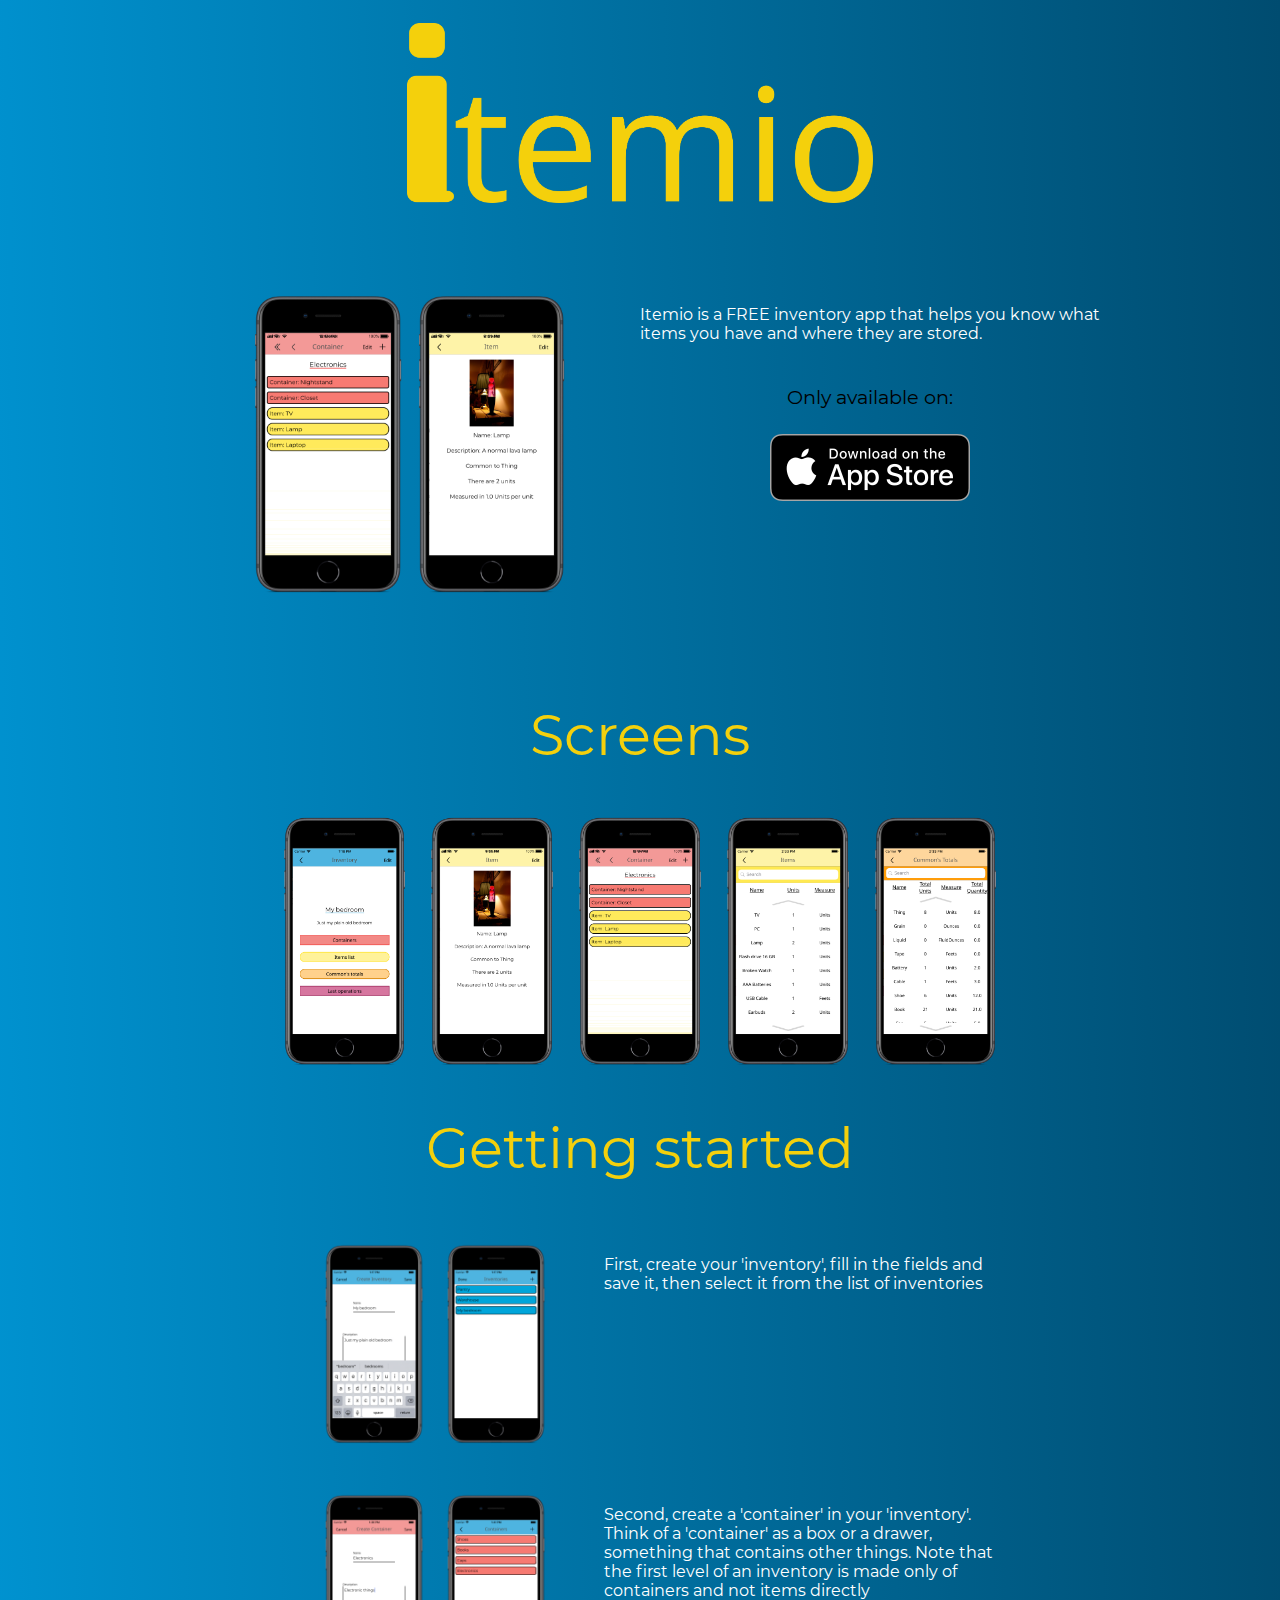
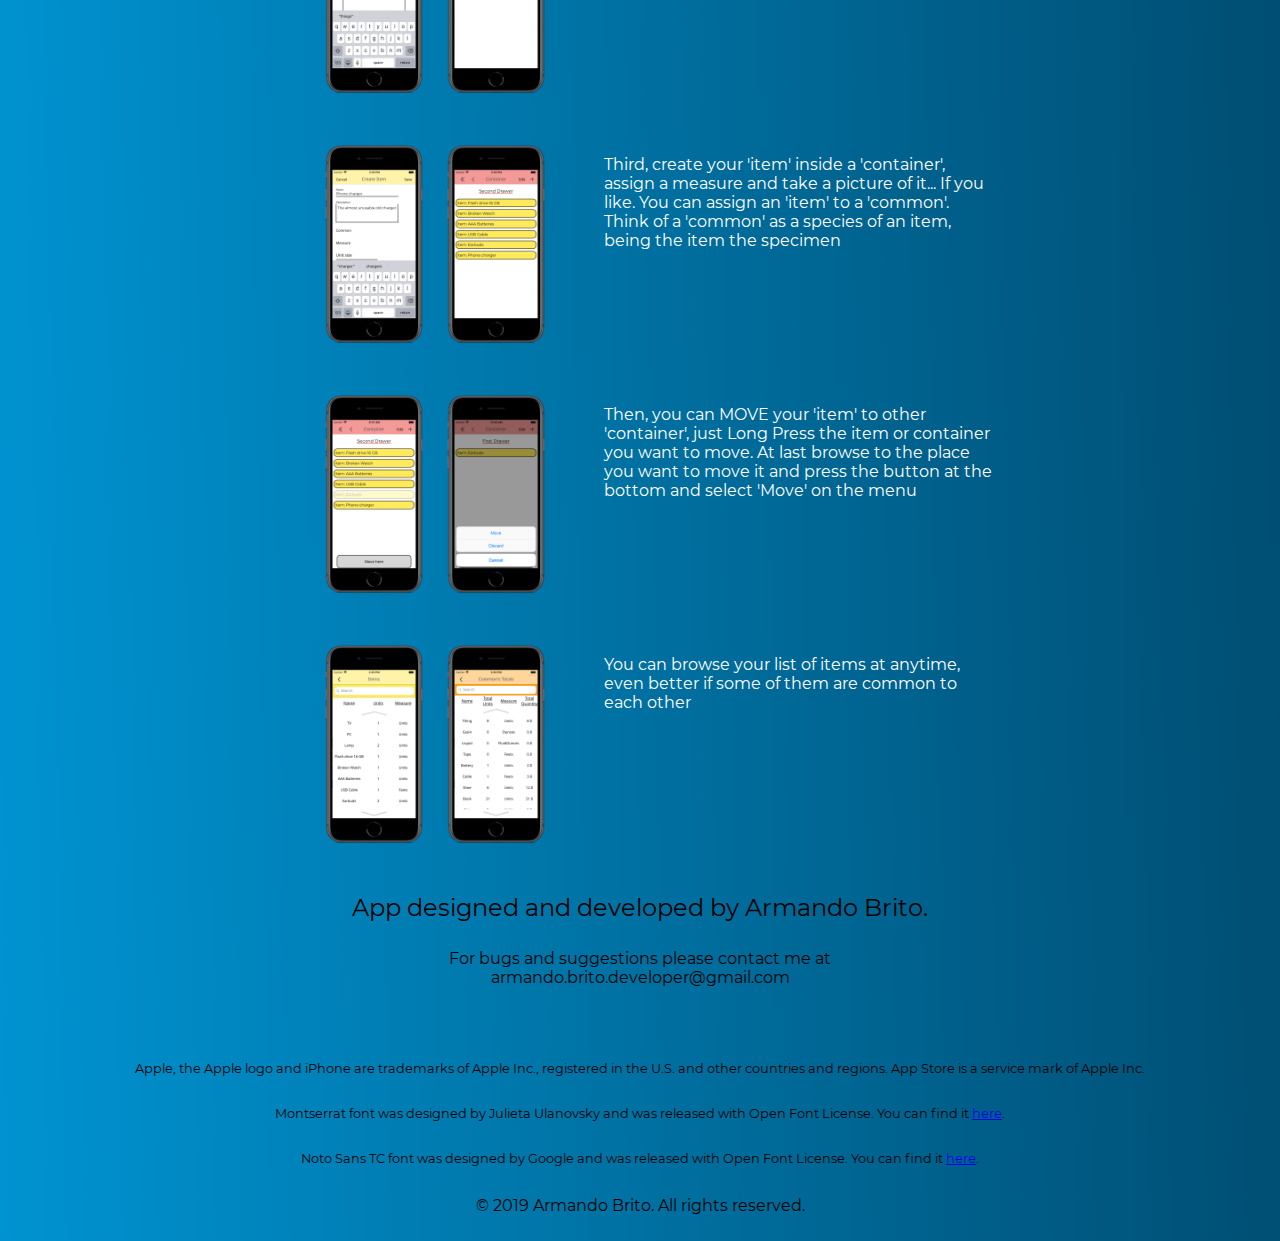
==== index.html @ a7632f7e "Initial commit by adding build files" ====
<!doctype html><html lang="en"><head><meta charset="utf-8"/><link rel="shortcut icon" href="/newfavicon.ico"/><meta name="viewport" content="width=device-width,initial-scale=1"/><meta name="theme-color" content="#000000"/><link rel="manifest" href="/manifest.json"/><title>Itemio App</title><link href="/static/css/main.50cbd626.chunk.css" rel="stylesheet"></head><body><noscript>You need to enable JavaScript to run this app.</noscript><div id="root"></div><script>!function(l){function e(e){for(var r,t,n=e[0],o=e[1],u=e[2],f=0,i=[];f<n.length;f++)t=n[f],p[t]&&i.push(p[t][0]),p[t]=0;for(r in o)Object.prototype.hasOwnProperty.call(o,r)&&(l[r]=o[r]);for(s&&s(e);i.length;)i.shift()();return c.push.apply(c,u||[]),a()}function a(){for(var e,r=0;r<c.length;r++){for(var t=c[r],n=!0,o=1;o<t.length;o++){var u=t[o];0!==p[u]&&(n=!1)}n&&(c.splice(r--,1),e=f(f.s=t[0]))}return e}var t={},p={1:0},c=[];function f(e){if(t[e])return t[e].exports;var r=t[e]={i:e,l:!1,exports:{}};return l[e].call(r.exports,r,r.exports,f),r.l=!0,r.exports}f.m=l,f.c=t,f.d=function(e,r,t){f.o(e,r)||Object.defineProperty(e,r,{enumerable:!0,get:t})},f.r=function(e){"undefined"!=typeof Symbol&&Symbol.toStringTag&&Object.defineProperty(e,Symbol.toStringTag,{value:"Module"}),Object.defineProperty(e,"__esModule",{value:!0})},f.t=function(r,e){if(1&e&&(r=f(r)),8&e)return r;if(4&e&&"object"==typeof r&&r&&r.__esModule)return r;var t=Object.create(null);if(f.r(t),Object.defineProperty(t,"default",{enumerable:!0,value:r}),2&e&&"string"!=typeof r)for(var n in r)f.d(t,n,function(e){return r[e]}.bind(null,n));return t},f.n=function(e){var r=e&&e.__esModule?function(){return e.default}:function(){return e};return f.d(r,"a",r),r},f.o=function(e,r){return Object.prototype.hasOwnProperty.call(e,r)},f.p="/";var r=window.webpackJsonp=window.webpackJsonp||[],n=r.push.bind(r);r.push=e,r=r.slice();for(var o=0;o<r.length;o++)e(r[o]);var s=n;a()}([])</script><script src="/static/js/2.8799f752.chunk.js"></script><script src="/static/js/main.26c38c65.chunk.js"></script></body></html>
---- static/css/main.50cbd626.chunk.css ----
body{margin:0;padding:0;font-family:Courier New,Courier,monospace;background:-webkit-linear-gradient(1deg,#0093d1,#004c70);background:linear-gradient(89deg,#0093d1,#004c70)}code{font-family:source-code-pro,Menlo,Monaco,Consolas,Courier New,monospace}@font-face{font-family:Noto Sans;font-style:normal;font-weight:500;src:url(/static/media/NotoSans-Regular.f9493ba9.ttf) format("truetype")}@font-face{font-family:Montserrat;font-style:normal;font-weight:500;src:url(/static/media/Montserrat-Regular.a8a11736.ttf) format("truetype")}h1{font:3.5em Montserrat;color:#f4d00c}h2{font:2em Montserrat}h2,h3{color:#000}h3{font:1.5em Montserrat}h4{font:1.2em Montserrat}h4,h5{color:#000}h5{font:1em Montserrat}h6{font:.8em Montserrat;color:#000}p{font:1em Montserrat;color:#fff}.Logo{display:flex;align-content:center;justify-content:center;flex-direction:column;height:25vh}.Logo img{max-width:50%;max-height:20vh}.Splash{display:flex;align-content:center;justify-content:center;flex-direction:row;flex-wrap:wrap-reverse;padding:5%}.Side{min-height:200px;width:40%;min-width:250px}.LeftSide{display:flex;justify-content:center}.LeftSide img{max-width:400px;max-height:300px;width:auto;height:auto}.RightSide{display:flex;justify-content:left;flex-direction:column;align-items:center;height:100%}.RightSide p{text-align:left}.DownloadBanner{min-height:50px;width:100%;min-width:75px;text-align:center;padding-bottom:15px}.Screenshots{display:flex;justify-content:center;min-width:300px;flex-wrap:wrap}.Screenshots img{max-width:400px;max-height:250px;width:auto;height:auto}.GettingStarted,.GettingStartedStep{display:flex;align-content:center;justify-content:center;flex-direction:row;flex-wrap:wrap}.GettingStartedStep{padding:10px;width:80%}.GettingStartedStep .GsScreens{display:flex;align-content:center;justify-content:center;flex-direction:row;flex-wrap:wrap;min-height:200px;min-width:30%;padding:5px}.GettingStartedStep .GsText{display:flex;justify-content:left;flex-direction:column;align-items:center;height:100%;width:40%;min-width:250px;height:auto}.GettingStartedStep .GsText p{padding:10px;text-align:left}.GettingStartedStep img{max-width:200px;max-height:200px;width:auto;height:auto}.App{text-align:center;align-content:center}.App-logo{-webkit-animation:App-logo-spin 20s linear infinite;animation:App-logo-spin 20s linear infinite;height:40vmin;pointer-events:none}.App-header{background-color:#282c34;min-height:100vh;display:flex;flex-direction:column;align-items:center;justify-content:center;font-size:calc(10px + 2vmin);color:#fff}.App-link{color:#61dafb}@-webkit-keyframes App-logo-spin{0%{-webkit-transform:rotate(0deg);transform:rotate(0deg)}to{-webkit-transform:rotate(1turn);transform:rotate(1turn)}}@keyframes App-logo-spin{0%{-webkit-transform:rotate(0deg);transform:rotate(0deg)}to{-webkit-transform:rotate(1turn);transform:rotate(1turn)}}.greenBorder{border-radius:25px;border:3px solid #73ad21}
/*# sourceMappingURL=main.50cbd626.chunk.css.map */
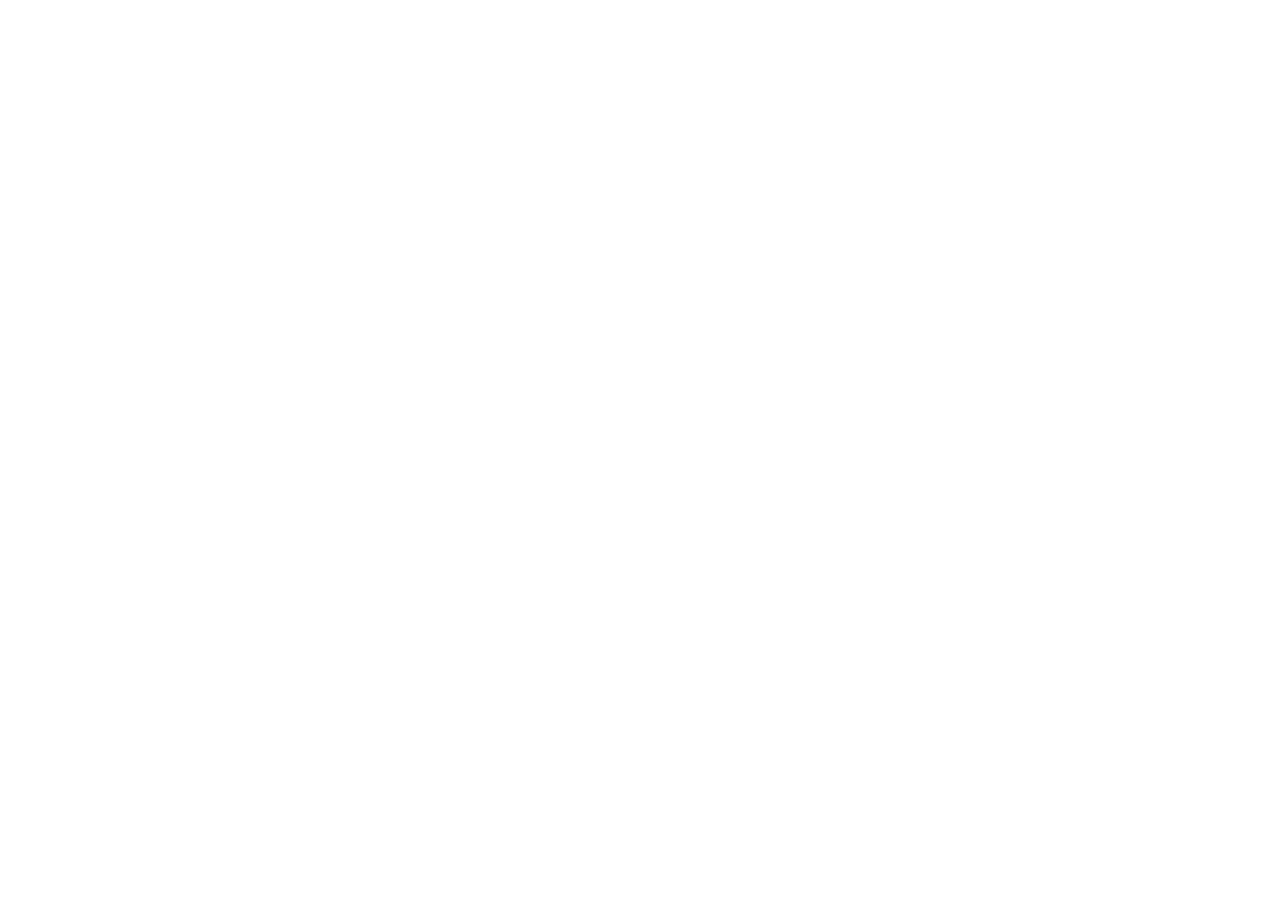
==== commit 033a3602: "Add new build files" ====
--- a/index.html
+++ b/index.html
@@ -1 +1 @@
-<!doctype html><html lang="en"><head><meta charset="utf-8"/><link rel="shortcut icon" href="/newfavicon.ico"/><meta name="viewport" content="width=device-width,initial-scale=1"/><meta name="theme-color" content="#000000"/><link rel="manifest" href="/manifest.json"/><title>Itemio App</title><link href="/static/css/main.50cbd626.chunk.css" rel="stylesheet"></head><body><noscript>You need to enable JavaScript to run this app.</noscript><div id="root"></div><script>!function(l){function e(e){for(var r,t,n=e[0],o=e[1],u=e[2],f=0,i=[];f<n.length;f++)t=n[f],p[t]&&i.push(p[t][0]),p[t]=0;for(r in o)Object.prototype.hasOwnProperty.call(o,r)&&(l[r]=o[r]);for(s&&s(e);i.length;)i.shift()();return c.push.apply(c,u||[]),a()}function a(){for(var e,r=0;r<c.length;r++){for(var t=c[r],n=!0,o=1;o<t.length;o++){var u=t[o];0!==p[u]&&(n=!1)}n&&(c.splice(r--,1),e=f(f.s=t[0]))}return e}var t={},p={1:0},c=[];function f(e){if(t[e])return t[e].exports;var r=t[e]={i:e,l:!1,exports:{}};return l[e].call(r.exports,r,r.exports,f),r.l=!0,r.exports}f.m=l,f.c=t,f.d=function(e,r,t){f.o(e,r)||Object.defineProperty(e,r,{enumerable:!0,get:t})},f.r=function(e){"undefined"!=typeof Symbol&&Symbol.toStringTag&&Object.defineProperty(e,Symbol.toStringTag,{value:"Module"}),Object.defineProperty(e,"__esModule",{value:!0})},f.t=function(r,e){if(1&e&&(r=f(r)),8&e)return r;if(4&e&&"object"==typeof r&&r&&r.__esModule)return r;var t=Object.create(null);if(f.r(t),Object.defineProperty(t,"default",{enumerable:!0,value:r}),2&e&&"string"!=typeof r)for(var n in r)f.d(t,n,function(e){return r[e]}.bind(null,n));return t},f.n=function(e){var r=e&&e.__esModule?function(){return e.default}:function(){return e};return f.d(r,"a",r),r},f.o=function(e,r){return Object.prototype.hasOwnProperty.call(e,r)},f.p="/";var r=window.webpackJsonp=window.webpackJsonp||[],n=r.push.bind(r);r.push=e,r=r.slice();for(var o=0;o<r.length;o++)e(r[o]);var s=n;a()}([])</script><script src="/static/js/2.8799f752.chunk.js"></script><script src="/static/js/main.26c38c65.chunk.js"></script></body></html>+<!doctype html><html lang="en"><head><meta charset="utf-8"/><link rel="shortcut icon" href="/ItemioApp/newfavicon.ico"/><meta name="viewport" content="width=device-width,initial-scale=1"/><meta name="theme-color" content="#000000"/><link rel="manifest" href="/ItemioApp/manifest.json"/><title>Itemio App</title><link href="/ItemioApp/static/css/main.20458f0d.chunk.css" rel="stylesheet"></head><body><noscript>You need to enable JavaScript to run this app.</noscript><div id="root"></div><script>!function(l){function e(e){for(var r,t,n=e[0],o=e[1],u=e[2],i=0,f=[];i<n.length;i++)t=n[i],a[t]&&f.push(a[t][0]),a[t]=0;for(r in o)Object.prototype.hasOwnProperty.call(o,r)&&(l[r]=o[r]);for(s&&s(e);f.length;)f.shift()();return c.push.apply(c,u||[]),p()}function p(){for(var e,r=0;r<c.length;r++){for(var t=c[r],n=!0,o=1;o<t.length;o++){var u=t[o];0!==a[u]&&(n=!1)}n&&(c.splice(r--,1),e=i(i.s=t[0]))}return e}var t={},a={1:0},c=[];function i(e){if(t[e])return t[e].exports;var r=t[e]={i:e,l:!1,exports:{}};return l[e].call(r.exports,r,r.exports,i),r.l=!0,r.exports}i.m=l,i.c=t,i.d=function(e,r,t){i.o(e,r)||Object.defineProperty(e,r,{enumerable:!0,get:t})},i.r=function(e){"undefined"!=typeof Symbol&&Symbol.toStringTag&&Object.defineProperty(e,Symbol.toStringTag,{value:"Module"}),Object.defineProperty(e,"__esModule",{value:!0})},i.t=function(r,e){if(1&e&&(r=i(r)),8&e)return r;if(4&e&&"object"==typeof r&&r&&r.__esModule)return r;var t=Object.create(null);if(i.r(t),Object.defineProperty(t,"default",{enumerable:!0,value:r}),2&e&&"string"!=typeof r)for(var n in r)i.d(t,n,function(e){return r[e]}.bind(null,n));return t},i.n=function(e){var r=e&&e.__esModule?function(){return e.default}:function(){return e};return i.d(r,"a",r),r},i.o=function(e,r){return Object.prototype.hasOwnProperty.call(e,r)},i.p="/ItemioApp/";var r=window.webpackJsonp=window.webpackJsonp||[],n=r.push.bind(r);r.push=e,r=r.slice();for(var o=0;o<r.length;o++)e(r[o]);var s=n;p()}([])</script><script src="/ItemioApp/static/js/2.8799f752.chunk.js"></script><script src="/ItemioApp/static/js/main.c70b77ac.chunk.js"></script></body></html>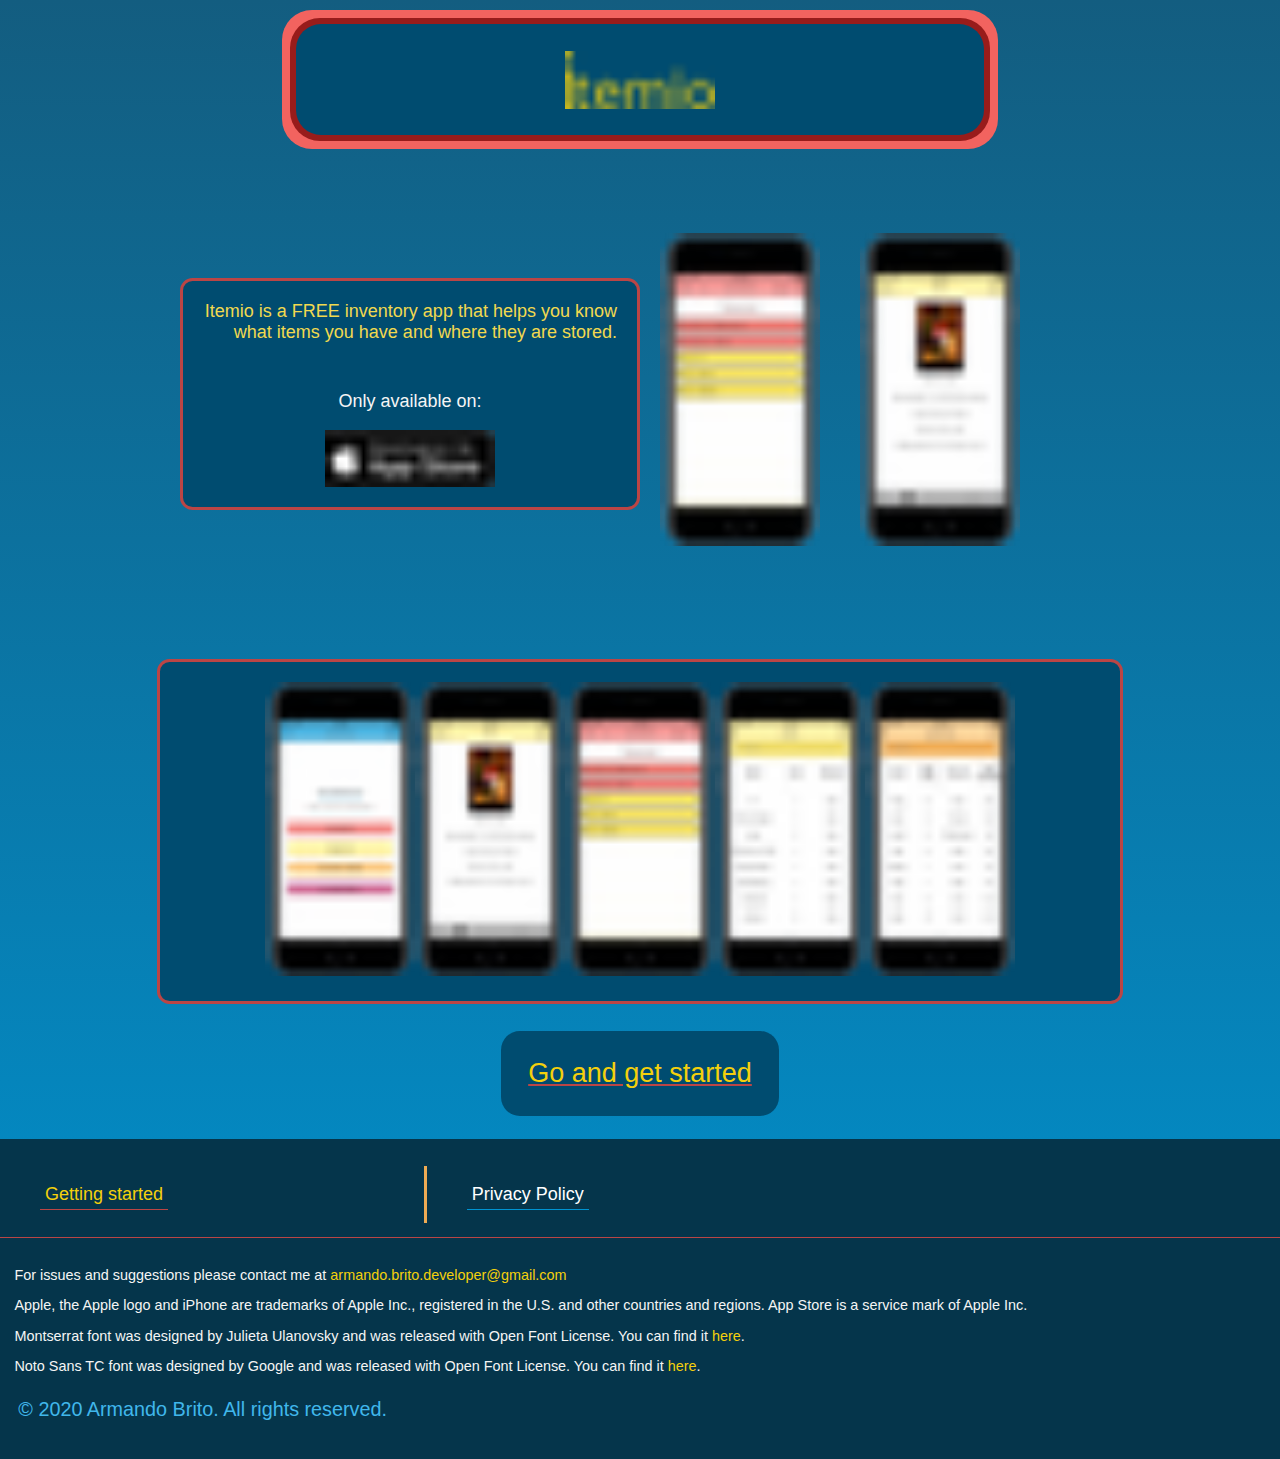
==== commit 7c74a23c: "Updates" ====
--- a/index.html
+++ b/index.html
@@ -1 +1,85 @@
-<!doctype html><html lang="en"><head><meta charset="utf-8"/><link rel="shortcut icon" href="/ItemioApp/newfavicon.ico"/><meta name="viewport" content="width=device-width,initial-scale=1"/><meta name="theme-color" content="#000000"/><link rel="manifest" href="/ItemioApp/manifest.json"/><title>Itemio App</title><link href="/ItemioApp/static/css/main.20458f0d.chunk.css" rel="stylesheet"></head><body><noscript>You need to enable JavaScript to run this app.</noscript><div id="root"></div><script>!function(l){function e(e){for(var r,t,n=e[0],o=e[1],u=e[2],i=0,f=[];i<n.length;i++)t=n[i],a[t]&&f.push(a[t][0]),a[t]=0;for(r in o)Object.prototype.hasOwnProperty.call(o,r)&&(l[r]=o[r]);for(s&&s(e);f.length;)f.shift()();return c.push.apply(c,u||[]),p()}function p(){for(var e,r=0;r<c.length;r++){for(var t=c[r],n=!0,o=1;o<t.length;o++){var u=t[o];0!==a[u]&&(n=!1)}n&&(c.splice(r--,1),e=i(i.s=t[0]))}return e}var t={},a={1:0},c=[];function i(e){if(t[e])return t[e].exports;var r=t[e]={i:e,l:!1,exports:{}};return l[e].call(r.exports,r,r.exports,i),r.l=!0,r.exports}i.m=l,i.c=t,i.d=function(e,r,t){i.o(e,r)||Object.defineProperty(e,r,{enumerable:!0,get:t})},i.r=function(e){"undefined"!=typeof Symbol&&Symbol.toStringTag&&Object.defineProperty(e,Symbol.toStringTag,{value:"Module"}),Object.defineProperty(e,"__esModule",{value:!0})},i.t=function(r,e){if(1&e&&(r=i(r)),8&e)return r;if(4&e&&"object"==typeof r&&r&&r.__esModule)return r;var t=Object.create(null);if(i.r(t),Object.defineProperty(t,"default",{enumerable:!0,value:r}),2&e&&"string"!=typeof r)for(var n in r)i.d(t,n,function(e){return r[e]}.bind(null,n));return t},i.n=function(e){var r=e&&e.__esModule?function(){return e.default}:function(){return e};return i.d(r,"a",r),r},i.o=function(e,r){return Object.prototype.hasOwnProperty.call(e,r)},i.p="/ItemioApp/";var r=window.webpackJsonp=window.webpackJsonp||[],n=r.push.bind(r);r.push=e,r=r.slice();for(var o=0;o<r.length;o++)e(r[o]);var s=n;p()}([])</script><script src="/ItemioApp/static/js/2.8799f752.chunk.js"></script><script src="/ItemioApp/static/js/main.c70b77ac.chunk.js"></script></body></html>+<!DOCTYPE html><html lang="en"><head><meta charSet="utf-8"/><meta http-equiv="x-ua-compatible" content="ie=edge"/><meta name="viewport" content="width=device-width, initial-scale=1, shrink-to-fit=no"/><style data-href="/ItemioApp/styles.a9e338350513b7f8fc7b.css">.logo-module--logo--1Onpz{min-width:150px;max-width:200px}.header-module--header--30i_J{background:#f2635f;padding:8px;border-radius:30px;min-height:100px;max-width:700px;max-height:25vh;margin:10px auto 0}.header-module--outerbox--VfLxa{background:#981c1b;padding:6px;border-radius:30px;min-height:90px;max-height:25vh}.header-module--innerbox--fIVSq{background:#004c70;padding:.5%;border-radius:25px;min-height:84px;max-height:20vh}.header-module--logowrapper--ZK9AZ{display:flex;justify-content:center;align-items:center;margin:0 auto;min-height:50px;max-width:25vw;max-height:8vh;padding:1.45rem 1.0875rem}.footer-module--footer--2KjWj{display:grid;grid-template-columns:1fr 2fr;gap:.8em 0;background:#05354b;width:100%;bottom:0;padding-top:1.5em;padding-bottom:.8em}@media only screen and (max-width:550px){.footer-module--footer--2KjWj{display:flex;flex-direction:column;justify-content:left}}.footer-module--footer--2KjWj a{color:#f4d00c;font-size:1em;font-weight:500;-webkit-text-decoration-line:none;text-decoration-line:none}.footer-module--footer--2KjWj li{display:inline;list-style-type:none;border:1px solid #bb4545;border-top:#05354b;border-left:#05354b;border-right:#05354b;padding:5px}.footer-module--links--1oAA0{border:3px solid #eeab54;padding-right:1em;border-top:#05354b;border-left:#05354b;border-bottom:#05354b}@media only screen and (max-width:550px){.footer-module--links--1oAA0{border:1px solid #eeab54;padding-bottom:.8em;border-top:#05354b;border-left:#05354b;border-right:#05354b}}.footer-module--policy--3H8Oe a{color:#fff;font-size:1em;font-weight:500;-webkit-text-decoration-line:none;text-decoration-line:none}.footer-module--policy--3H8Oe li{border:1px solid #0093d1;border-top:#05354b;border-left:#05354b;border-right:#05354b}.footer-module--copyright--3kkbL{grid-column:1/span 2;text-align:left;padding:.8em .8em 0;border:1px solid #bb4545;border-bottom:#05354b;border-left:#05354b;border-right:#05354b}.footer-module--copyright--3kkbL p{color:#f5f5f5;font-size:.8em}.footer-module--copyright--3kkbL .footer-module--main--26W8X{color:#40b7eb;font-size:1.1em;padding:.2em}html{font-family:sans-serif;-ms-text-size-adjust:100%;-webkit-text-size-adjust:100%;width:100%;margin:0 auto;padding:0}body,html{min-height:100%}body{font:400 18px Monstserrat,sans-serif;-webkit-font-smoothing:antialiased;-moz-osx-font-smoothing:grayscale;background:-webkit-gradient(linear,left top,left bottom,from(#135d80),to(#0093d1));background:linear-gradient(180deg,#135d80,#0093d1);margin:0}h1{font-weight:400;font-size:2.5em}h1,h3{color:#f4d00c}h4{color:beige}li,p{color:#f5f5f5}li{list-style-type:square}a{color:#f4d00c}.boxwrapper{background:#004c70;border:3px solid #bb4545;border-radius:.7em}.bannerlink{background:#004c70;border-radius:.7em;color:#f4d00c;padding:1em;margin-top:1em;font-size:1.5em;font-weight:400;text-decoration:underline;-webkit-text-decoration-color:#bb4545;text-decoration-color:#bb4545}.gsstep-module--gstext--25MUO{font-size:.8em;padding:.5em}.gsstep-module--step--39FoD{display:flex;flex-direction:column;align-items:center;background:#004c70;border:3px solid #bb4545;border-radius:.7em;color:#f4d00c;font-size:1.5em;font-weight:400;text-align:center}@media only screen and (min-width:700px){.gsstep-module--step--39FoD{display:grid;grid-template-columns:1fr 1fr;align-items:center;background:#004c70;border:3px solid #bb4545;border-radius:.7em;color:#f4d00c;font-size:1.5em;font-weight:400;text-align:right}}.gsstep-module--screenspanel--1nCGw{display:flex;flex-wrap:wrap;justify-content:center;align-items:center;padding:20px 0;width:100%}.gsstep-module--screen--IDjIv{min-width:25vw}@media only screen and (min-width:700px){.gsstep-module--screen--IDjIv{min-width:150px;max-width:250px;width:auto;height:auto}}.summary-module--summary--g12O6{display:flex;flex-wrap:wrap-reverse;justify-content:center;align-items:center;padding:20px}@media only screen and (min-width:850px){.summary-module--summary--g12O6{display:grid;grid-template-columns:1fr 1fr;align-items:center;min-height:50vh}}.summary-module--summarytext--3X5vh{display:flex;flex-direction:column;align-items:center;justify-self:right;justify-content:center;text-align:center;min-width:400px;max-width:35vw;padding:20px}@media only screen and (min-width:768px){.summary-module--summarytext--3X5vh{text-align:right}}.summary-module--text--1xpQb{font-weight:300;color:#f1d94f;padding-bottom:30px}@media only screen and (min-width:768px){.summary-module--text--1xpQb{text-align:right}}.summary-module--summaryscreens--3Efkd{display:flex;align-items:center;justify-self:left;justify-content:center;min-width:400px;padding-bottom:10px}.summary-module--image--2IOkH{padding:0 20px;min-width:40%;height:100%}.summary-module--appstorebutton--2NUuB{min-width:170px;max-width:200px}[data-rmiz-wrap=hidden],[data-rmiz-wrap=visible]{width:100%;height:100%}[data-rmiz-wrap=hidden],[data-rmiz-wrap=visible]{position:relative;display:inline-flex;align-items:flex-start}[data-rmiz-wrap=hidden]{visibility:hidden}[data-rmiz-overlay]{position:fixed;top:0;right:0;bottom:0;left:0;width:100%;height:100%;-webkit-transition-property:background-color;transition-property:background-color}[data-rmiz-btn-close],[data-rmiz-btn-open]{position:absolute;top:0;right:0;bottom:0;left:0;width:100%;height:100%;margin:0;padding:0;border:none;border-radius:0;font:inherit;color:inherit;background:none;-webkit-appearance:none;-moz-appearance:none;appearance:none}[data-rmiz-btn-open]{cursor:-webkit-zoom-in;cursor:zoom-in}[data-rmiz-btn-close]{cursor:-webkit-zoom-out;cursor:zoom-out}[data-rmiz-modal-content]{position:absolute;-webkit-transition-property:-webkit-transform;transition-property:-webkit-transform;transition-property:transform;transition-property:transform,-webkit-transform;-webkit-transform-origin:center center;transform-origin:center center}h1{background:#004c70;border-radius:.7em;padding:.5em}.screens-banner-module--screensbanner--3KXHF{display:flex;flex-wrap:wrap;justify-content:center;align-items:center;padding:20px 0;width:100%}.screens-banner-module--screen--38E-v{min-width:25vw}@media only screen and (min-width:700px){.screens-banner-module--screen--38E-v{min-width:150px;max-width:250px;width:auto;height:auto}}</style><meta name="generator" content="Gatsby 2.19.7"/><title data-react-helmet="true">Itemio | Home</title><meta data-react-helmet="true" name="description" content="Itemio is a FREE inventory app that helps you know what items you have and where they are stored."/><meta data-react-helmet="true" property="og:title" content="Home"/><meta data-react-helmet="true" property="og:description" content="Itemio is a FREE inventory app that helps you know what items you have and where they are stored."/><meta data-react-helmet="true" property="og:type" content="website"/><meta data-react-helmet="true" name="twitter:card" content="summary"/><meta data-react-helmet="true" name="twitter:creator" content="@arebrito"/><meta data-react-helmet="true" name="twitter:title" content="Home"/><meta data-react-helmet="true" name="twitter:description" content="Itemio is a FREE inventory app that helps you know what items you have and where they are stored."/><link rel="icon" href="/ItemioApp/icons/icon-48x48.png?v=cbbddac7509f6d5b81281110a6e5b9bb"/><link rel="manifest" href="/ItemioApp/manifest.webmanifest"/><meta name="theme-color" content="#663399"/><link rel="apple-touch-icon" sizes="48x48" href="/ItemioApp/icons/icon-48x48.png?v=cbbddac7509f6d5b81281110a6e5b9bb"/><link rel="apple-touch-icon" sizes="72x72" href="/ItemioApp/icons/icon-72x72.png?v=cbbddac7509f6d5b81281110a6e5b9bb"/><link rel="apple-touch-icon" sizes="96x96" href="/ItemioApp/icons/icon-96x96.png?v=cbbddac7509f6d5b81281110a6e5b9bb"/><link rel="apple-touch-icon" sizes="144x144" href="/ItemioApp/icons/icon-144x144.png?v=cbbddac7509f6d5b81281110a6e5b9bb"/><link rel="apple-touch-icon" sizes="192x192" href="/ItemioApp/icons/icon-192x192.png?v=cbbddac7509f6d5b81281110a6e5b9bb"/><link rel="apple-touch-icon" sizes="256x256" href="/ItemioApp/icons/icon-256x256.png?v=cbbddac7509f6d5b81281110a6e5b9bb"/><link rel="apple-touch-icon" sizes="384x384" href="/ItemioApp/icons/icon-384x384.png?v=cbbddac7509f6d5b81281110a6e5b9bb"/><link rel="apple-touch-icon" sizes="512x512" href="/ItemioApp/icons/icon-512x512.png?v=cbbddac7509f6d5b81281110a6e5b9bb"/><link as="script" rel="preload" href="/ItemioApp/styles-c3eacd4d067a2cd9c679.js"/><link as="script" rel="preload" href="/ItemioApp/component---src-pages-index-js-c12cb65c0eaf21180028.js"/><link as="script" rel="preload" href="/ItemioApp/commons-c57ee5363beb4f913419.js"/><link as="script" rel="preload" href="/ItemioApp/app-30aeed33ecb964543601.js"/><link as="script" rel="preload" href="/ItemioApp/webpack-runtime-9613390b1019bf51b0a7.js"/><link as="fetch" rel="preload" href="/ItemioApp/page-data\index\page-data.json" crossorigin="anonymous"/></head><body><div id="___gatsby"><div style="outline:none" tabindex="-1" role="group" id="gatsby-focus-wrapper"><header class="header-module--header--30i_J"><div class="header-module--outerbox--VfLxa"><div class="header-module--innerbox--fIVSq"><div class="header-module--logowrapper--ZK9AZ"><a aria-current="page" class="" href="/ItemioApp/"><div class="logo-module--logo--1Onpz"><div class=" gatsby-image-wrapper" style="position:relative;overflow:hidden"><div aria-hidden="true" style="width:100%;padding-bottom:38.64642631246047%"></div><img aria-hidden="true" src="[data-uri]" alt="" style="position:absolute;top:0;left:0;width:100%;height:100%;object-fit:cover;object-position:center;opacity:1;transition-delay:500ms"/><noscript><picture><source srcset="/ItemioApp/static/4c608af92c6aff62b31b19cc24596dcf/ef958/itemio-logo.png 50w,
+/ItemioApp/static/4c608af92c6aff62b31b19cc24596dcf/65e33/itemio-logo.png 100w,
+/ItemioApp/static/4c608af92c6aff62b31b19cc24596dcf/69585/itemio-logo.png 200w,
+/ItemioApp/static/4c608af92c6aff62b31b19cc24596dcf/630fb/itemio-logo.png 300w,
+/ItemioApp/static/4c608af92c6aff62b31b19cc24596dcf/497c6/itemio-logo.png 400w,
+/ItemioApp/static/4c608af92c6aff62b31b19cc24596dcf/15c39/itemio-logo.png 1581w" sizes="(max-width: 200px) 100vw, 200px" /><img loading="lazy" sizes="(max-width: 200px) 100vw, 200px" srcset="/ItemioApp/static/4c608af92c6aff62b31b19cc24596dcf/ef958/itemio-logo.png 50w,
+/ItemioApp/static/4c608af92c6aff62b31b19cc24596dcf/65e33/itemio-logo.png 100w,
+/ItemioApp/static/4c608af92c6aff62b31b19cc24596dcf/69585/itemio-logo.png 200w,
+/ItemioApp/static/4c608af92c6aff62b31b19cc24596dcf/630fb/itemio-logo.png 300w,
+/ItemioApp/static/4c608af92c6aff62b31b19cc24596dcf/497c6/itemio-logo.png 400w,
+/ItemioApp/static/4c608af92c6aff62b31b19cc24596dcf/15c39/itemio-logo.png 1581w" src="/ItemioApp/static/4c608af92c6aff62b31b19cc24596dcf/69585/itemio-logo.png" alt="" style="position:absolute;top:0;left:0;opacity:1;width:100%;height:100%;object-fit:cover;object-position:center"/></picture></noscript></div></div></a></div></div></div></header><div style="margin:0 auto;max-width:960px;padding:0 1.0875rem 1.45rem"><main style="display:flex;flex-direction:column;align-items:center;min-height:100%"><div class="summary-module--summary--g12O6"><div class="boxwrapper"><div class="summary-module--summarytext--3X5vh"><div class="summary-module--text--1xpQb">Itemio is a FREE inventory app that helps you know what items you have and where they are stored.</div><p>Only available on:</p><a class="summary-module--appstorebutton--2NUuB" href="https://apps.apple.com/us/app/itemio/id1472869127"><div class=" gatsby-image-wrapper" style="position:relative;overflow:hidden"><div aria-hidden="true" style="width:100%;padding-bottom:33.5%"></div><img aria-hidden="true" src="[data-uri]" alt="" style="position:absolute;top:0;left:0;width:100%;height:100%;object-fit:cover;object-position:center;opacity:1;transition-delay:500ms"/><noscript><picture><source srcset="/ItemioApp/static/0ee93b11a788d24524c05198e4fe908d/ef958/appstoreicon.png 50w,
+/ItemioApp/static/0ee93b11a788d24524c05198e4fe908d/65e33/appstoreicon.png 100w,
+/ItemioApp/static/0ee93b11a788d24524c05198e4fe908d/69585/appstoreicon.png 200w" sizes="(max-width: 200px) 100vw, 200px" /><img loading="lazy" sizes="(max-width: 200px) 100vw, 200px" srcset="/ItemioApp/static/0ee93b11a788d24524c05198e4fe908d/ef958/appstoreicon.png 50w,
+/ItemioApp/static/0ee93b11a788d24524c05198e4fe908d/65e33/appstoreicon.png 100w,
+/ItemioApp/static/0ee93b11a788d24524c05198e4fe908d/69585/appstoreicon.png 200w" src="/ItemioApp/static/0ee93b11a788d24524c05198e4fe908d/69585/appstoreicon.png" alt="" style="position:absolute;top:0;left:0;opacity:1;width:100%;height:100%;object-fit:cover;object-position:center"/></picture></noscript></div></a></div></div><div class="summary-module--summaryscreens--3Efkd"><div class="summary-module--image--2IOkH"><div class=" gatsby-image-wrapper" style="position:relative;overflow:hidden"><div aria-hidden="true" style="width:100%;padding-bottom:195.6521739130435%"></div><img aria-hidden="true" src="[data-uri]" alt="" style="position:absolute;top:0;left:0;width:100%;height:100%;object-fit:cover;object-position:center;opacity:1;transition-delay:500ms"/><noscript><picture><source srcset="/ItemioApp/static/07f7844d276963ed146c7fee6b623dc4/ef958/containerframed-1.png 50w,
+/ItemioApp/static/07f7844d276963ed146c7fee6b623dc4/65e33/containerframed-1.png 100w,
+/ItemioApp/static/07f7844d276963ed146c7fee6b623dc4/69585/containerframed-1.png 200w,
+/ItemioApp/static/07f7844d276963ed146c7fee6b623dc4/630fb/containerframed-1.png 300w,
+/ItemioApp/static/07f7844d276963ed146c7fee6b623dc4/497c6/containerframed-1.png 400w,
+/ItemioApp/static/07f7844d276963ed146c7fee6b623dc4/3225f/containerframed-1.png 920w" sizes="(max-width: 200px) 100vw, 200px" /><img loading="lazy" sizes="(max-width: 200px) 100vw, 200px" srcset="/ItemioApp/static/07f7844d276963ed146c7fee6b623dc4/ef958/containerframed-1.png 50w,
+/ItemioApp/static/07f7844d276963ed146c7fee6b623dc4/65e33/containerframed-1.png 100w,
+/ItemioApp/static/07f7844d276963ed146c7fee6b623dc4/69585/containerframed-1.png 200w,
+/ItemioApp/static/07f7844d276963ed146c7fee6b623dc4/630fb/containerframed-1.png 300w,
+/ItemioApp/static/07f7844d276963ed146c7fee6b623dc4/497c6/containerframed-1.png 400w,
+/ItemioApp/static/07f7844d276963ed146c7fee6b623dc4/3225f/containerframed-1.png 920w" src="/ItemioApp/static/07f7844d276963ed146c7fee6b623dc4/69585/containerframed-1.png" alt="" style="position:absolute;top:0;left:0;opacity:1;width:100%;height:100%;object-fit:cover;object-position:center"/></picture></noscript></div></div><div class="summary-module--image--2IOkH"><div class=" gatsby-image-wrapper" style="position:relative;overflow:hidden"><div aria-hidden="true" style="width:100%;padding-bottom:195.6521739130435%"></div><img aria-hidden="true" src="[data-uri]" alt="" style="position:absolute;top:0;left:0;width:100%;height:100%;object-fit:cover;object-position:center;opacity:1;transition-delay:500ms"/><noscript><picture><source srcset="/ItemioApp/static/6f1978ab0825c23d652d0f803ab58c78/ef958/itemframed-1.png 50w,
+/ItemioApp/static/6f1978ab0825c23d652d0f803ab58c78/65e33/itemframed-1.png 100w,
+/ItemioApp/static/6f1978ab0825c23d652d0f803ab58c78/69585/itemframed-1.png 200w,
+/ItemioApp/static/6f1978ab0825c23d652d0f803ab58c78/630fb/itemframed-1.png 300w,
+/ItemioApp/static/6f1978ab0825c23d652d0f803ab58c78/497c6/itemframed-1.png 400w,
+/ItemioApp/static/6f1978ab0825c23d652d0f803ab58c78/3225f/itemframed-1.png 920w" sizes="(max-width: 200px) 100vw, 200px" /><img loading="lazy" sizes="(max-width: 200px) 100vw, 200px" srcset="/ItemioApp/static/6f1978ab0825c23d652d0f803ab58c78/ef958/itemframed-1.png 50w,
+/ItemioApp/static/6f1978ab0825c23d652d0f803ab58c78/65e33/itemframed-1.png 100w,
+/ItemioApp/static/6f1978ab0825c23d652d0f803ab58c78/69585/itemframed-1.png 200w,
+/ItemioApp/static/6f1978ab0825c23d652d0f803ab58c78/630fb/itemframed-1.png 300w,
+/ItemioApp/static/6f1978ab0825c23d652d0f803ab58c78/497c6/itemframed-1.png 400w,
+/ItemioApp/static/6f1978ab0825c23d652d0f803ab58c78/3225f/itemframed-1.png 920w" src="/ItemioApp/static/6f1978ab0825c23d652d0f803ab58c78/69585/itemframed-1.png" alt="" style="position:absolute;top:0;left:0;opacity:1;width:100%;height:100%;object-fit:cover;object-position:center"/></picture></noscript></div></div></div></div><div class="boxwrapper" style="margin-top:20px;width:100%"><div class="screens-banner-module--screensbanner--3KXHF"><div class="screens-banner-module--screen--38E-v"><div data-rmiz-wrap="visible"><div class=" gatsby-image-wrapper" style="position:relative;overflow:hidden;width:100%;height:100%"><div aria-hidden="true" style="width:100%;padding-bottom:195.6521739130435%"></div><img aria-hidden="true" src="[data-uri]" alt="" style="position:absolute;top:0;left:0;width:100%;height:100%;object-fit:cover;object-position:center;opacity:1;transition-delay:500ms"/><noscript><picture><source srcset="/ItemioApp/static/eb1de9541918c4a03314f7592af38555/5db04/inventoryframed.png 75w,
+/ItemioApp/static/eb1de9541918c4a03314f7592af38555/6d161/inventoryframed.png 150w,
+/ItemioApp/static/eb1de9541918c4a03314f7592af38555/630fb/inventoryframed.png 300w,
+/ItemioApp/static/eb1de9541918c4a03314f7592af38555/62b1f/inventoryframed.png 450w,
+/ItemioApp/static/eb1de9541918c4a03314f7592af38555/2a4de/inventoryframed.png 600w,
+/ItemioApp/static/eb1de9541918c4a03314f7592af38555/3225f/inventoryframed.png 920w" sizes="(max-width: 300px) 100vw, 300px" /><img loading="lazy" sizes="(max-width: 300px) 100vw, 300px" srcset="/ItemioApp/static/eb1de9541918c4a03314f7592af38555/5db04/inventoryframed.png 75w,
+/ItemioApp/static/eb1de9541918c4a03314f7592af38555/6d161/inventoryframed.png 150w,
+/ItemioApp/static/eb1de9541918c4a03314f7592af38555/630fb/inventoryframed.png 300w,
+/ItemioApp/static/eb1de9541918c4a03314f7592af38555/62b1f/inventoryframed.png 450w,
+/ItemioApp/static/eb1de9541918c4a03314f7592af38555/2a4de/inventoryframed.png 600w,
+/ItemioApp/static/eb1de9541918c4a03314f7592af38555/3225f/inventoryframed.png 920w" src="/ItemioApp/static/eb1de9541918c4a03314f7592af38555/630fb/inventoryframed.png" alt="" style="position:absolute;top:0;left:0;opacity:1;width:100%;height:100%;object-fit:cover;object-position:center"/></picture></noscript></div><button aria-label="Zoom image" data-rmiz-btn-open="true"></button></div></div><div class="screens-banner-module--screen--38E-v"><div data-rmiz-wrap="visible"><div class=" gatsby-image-wrapper" style="position:relative;overflow:hidden;width:100%;height:100%"><div aria-hidden="true" style="width:100%;padding-bottom:195.6521739130435%"></div><img aria-hidden="true" src="[data-uri]" alt="" style="position:absolute;top:0;left:0;width:100%;height:100%;object-fit:cover;object-position:center;opacity:1;transition-delay:500ms"/><noscript><picture><source srcset="/ItemioApp/static/6f1978ab0825c23d652d0f803ab58c78/5db04/itemframed-1.png 75w,
+/ItemioApp/static/6f1978ab0825c23d652d0f803ab58c78/6d161/itemframed-1.png 150w,
+/ItemioApp/static/6f1978ab0825c23d652d0f803ab58c78/630fb/itemframed-1.png 300w,
+/ItemioApp/static/6f1978ab0825c23d652d0f803ab58c78/62b1f/itemframed-1.png 450w,
+/ItemioApp/static/6f1978ab0825c23d652d0f803ab58c78/2a4de/itemframed-1.png 600w,
+/ItemioApp/static/6f1978ab0825c23d652d0f803ab58c78/3225f/itemframed-1.png 920w" sizes="(max-width: 300px) 100vw, 300px" /><img loading="lazy" sizes="(max-width: 300px) 100vw, 300px" srcset="/ItemioApp/static/6f1978ab0825c23d652d0f803ab58c78/5db04/itemframed-1.png 75w,
+/ItemioApp/static/6f1978ab0825c23d652d0f803ab58c78/6d161/itemframed-1.png 150w,
+/ItemioApp/static/6f1978ab0825c23d652d0f803ab58c78/630fb/itemframed-1.png 300w,
+/ItemioApp/static/6f1978ab0825c23d652d0f803ab58c78/62b1f/itemframed-1.png 450w,
+/ItemioApp/static/6f1978ab0825c23d652d0f803ab58c78/2a4de/itemframed-1.png 600w,
+/ItemioApp/static/6f1978ab0825c23d652d0f803ab58c78/3225f/itemframed-1.png 920w" src="/ItemioApp/static/6f1978ab0825c23d652d0f803ab58c78/630fb/itemframed-1.png" alt="" style="position:absolute;top:0;left:0;opacity:1;width:100%;height:100%;object-fit:cover;object-position:center"/></picture></noscript></div><button aria-label="Zoom image" data-rmiz-btn-open="true"></button></div></div><div class="screens-banner-module--screen--38E-v"><div data-rmiz-wrap="visible"><div class=" gatsby-image-wrapper" style="position:relative;overflow:hidden;width:100%;height:100%"><div aria-hidden="true" style="width:100%;padding-bottom:195.6521739130435%"></div><img aria-hidden="true" src="[data-uri]" alt="" style="position:absolute;top:0;left:0;width:100%;height:100%;object-fit:cover;object-position:center;opacity:1;transition-delay:500ms"/><noscript><picture><source srcset="/ItemioApp/static/07f7844d276963ed146c7fee6b623dc4/5db04/containerframed-1.png 75w,
+/ItemioApp/static/07f7844d276963ed146c7fee6b623dc4/6d161/containerframed-1.png 150w,
+/ItemioApp/static/07f7844d276963ed146c7fee6b623dc4/630fb/containerframed-1.png 300w,
+/ItemioApp/static/07f7844d276963ed146c7fee6b623dc4/62b1f/containerframed-1.png 450w,
+/ItemioApp/static/07f7844d276963ed146c7fee6b623dc4/2a4de/containerframed-1.png 600w,
+/ItemioApp/static/07f7844d276963ed146c7fee6b623dc4/3225f/containerframed-1.png 920w" sizes="(max-width: 300px) 100vw, 300px" /><img loading="lazy" sizes="(max-width: 300px) 100vw, 300px" srcset="/ItemioApp/static/07f7844d276963ed146c7fee6b623dc4/5db04/containerframed-1.png 75w,
+/ItemioApp/static/07f7844d276963ed146c7fee6b623dc4/6d161/containerframed-1.png 150w,
+/ItemioApp/static/07f7844d276963ed146c7fee6b623dc4/630fb/containerframed-1.png 300w,
+/ItemioApp/static/07f7844d276963ed146c7fee6b623dc4/62b1f/containerframed-1.png 450w,
+/ItemioApp/static/07f7844d276963ed146c7fee6b623dc4/2a4de/containerframed-1.png 600w,
+/ItemioApp/static/07f7844d276963ed146c7fee6b623dc4/3225f/containerframed-1.png 920w" src="/ItemioApp/static/07f7844d276963ed146c7fee6b623dc4/630fb/containerframed-1.png" alt="" style="position:absolute;top:0;left:0;opacity:1;width:100%;height:100%;object-fit:cover;object-position:center"/></picture></noscript></div><button aria-label="Zoom image" data-rmiz-btn-open="true"></button></div></div><div class="screens-banner-module--screen--38E-v"><div data-rmiz-wrap="visible"><div class=" gatsby-image-wrapper" style="position:relative;overflow:hidden;width:100%;height:100%"><div aria-hidden="true" style="width:100%;padding-bottom:195.6521739130435%"></div><img aria-hidden="true" src="[data-uri]" alt="" style="position:absolute;top:0;left:0;width:100%;height:100%;object-fit:cover;object-position:center;opacity:1;transition-delay:500ms"/><noscript><picture><source srcset="/ItemioApp/static/11e4a2afb28dac139f27a659b8e77348/5db04/itemsframed-1.png 75w,
+/ItemioApp/static/11e4a2afb28dac139f27a659b8e77348/6d161/itemsframed-1.png 150w,
+/ItemioApp/static/11e4a2afb28dac139f27a659b8e77348/630fb/itemsframed-1.png 300w,
+/ItemioApp/static/11e4a2afb28dac139f27a659b8e77348/62b1f/itemsframed-1.png 450w,
+/ItemioApp/static/11e4a2afb28dac139f27a659b8e77348/2a4de/itemsframed-1.png 600w,
+/ItemioApp/static/11e4a2afb28dac139f27a659b8e77348/3225f/itemsframed-1.png 920w" sizes="(max-width: 300px) 100vw, 300px" /><img loading="lazy" sizes="(max-width: 300px) 100vw, 300px" srcset="/ItemioApp/static/11e4a2afb28dac139f27a659b8e77348/5db04/itemsframed-1.png 75w,
+/ItemioApp/static/11e4a2afb28dac139f27a659b8e77348/6d161/itemsframed-1.png 150w,
+/ItemioApp/static/11e4a2afb28dac139f27a659b8e77348/630fb/itemsframed-1.png 300w,
+/ItemioApp/static/11e4a2afb28dac139f27a659b8e77348/62b1f/itemsframed-1.png 450w,
+/ItemioApp/static/11e4a2afb28dac139f27a659b8e77348/2a4de/itemsframed-1.png 600w,
+/ItemioApp/static/11e4a2afb28dac139f27a659b8e77348/3225f/itemsframed-1.png 920w" src="/ItemioApp/static/11e4a2afb28dac139f27a659b8e77348/630fb/itemsframed-1.png" alt="" style="position:absolute;top:0;left:0;opacity:1;width:100%;height:100%;object-fit:cover;object-position:center"/></picture></noscript></div><button aria-label="Zoom image" data-rmiz-btn-open="true"></button></div></div><div class="screens-banner-module--screen--38E-v"><div data-rmiz-wrap="visible"><div class=" gatsby-image-wrapper" style="position:relative;overflow:hidden;width:100%;height:100%"><div aria-hidden="true" style="width:100%;padding-bottom:195.6521739130435%"></div><img aria-hidden="true" src="[data-uri]" alt="" style="position:absolute;top:0;left:0;width:100%;height:100%;object-fit:cover;object-position:center;opacity:1;transition-delay:500ms"/><noscript><picture><source srcset="/ItemioApp/static/a6c56956387264a47040d53e0e51369d/5db04/commonsframed-1.png 75w,
+/ItemioApp/static/a6c56956387264a47040d53e0e51369d/6d161/commonsframed-1.png 150w,
+/ItemioApp/static/a6c56956387264a47040d53e0e51369d/630fb/commonsframed-1.png 300w,
+/ItemioApp/static/a6c56956387264a47040d53e0e51369d/62b1f/commonsframed-1.png 450w,
+/ItemioApp/static/a6c56956387264a47040d53e0e51369d/2a4de/commonsframed-1.png 600w,
+/ItemioApp/static/a6c56956387264a47040d53e0e51369d/3225f/commonsframed-1.png 920w" sizes="(max-width: 300px) 100vw, 300px" /><img loading="lazy" sizes="(max-width: 300px) 100vw, 300px" srcset="/ItemioApp/static/a6c56956387264a47040d53e0e51369d/5db04/commonsframed-1.png 75w,
+/ItemioApp/static/a6c56956387264a47040d53e0e51369d/6d161/commonsframed-1.png 150w,
+/ItemioApp/static/a6c56956387264a47040d53e0e51369d/630fb/commonsframed-1.png 300w,
+/ItemioApp/static/a6c56956387264a47040d53e0e51369d/62b1f/commonsframed-1.png 450w,
+/ItemioApp/static/a6c56956387264a47040d53e0e51369d/2a4de/commonsframed-1.png 600w,
+/ItemioApp/static/a6c56956387264a47040d53e0e51369d/3225f/commonsframed-1.png 920w" src="/ItemioApp/static/a6c56956387264a47040d53e0e51369d/630fb/commonsframed-1.png" alt="" style="position:absolute;top:0;left:0;opacity:1;width:100%;height:100%;object-fit:cover;object-position:center"/></picture></noscript></div><button aria-label="Zoom image" data-rmiz-btn-open="true"></button></div></div></div></div><a class="bannerlink" href="/ItemioApp/gettingstarted">Go and get started</a></main></div><footer class="footer-module--footer--2KjWj"><div class="footer-module--links--1oAA0"><ul><li><a href="/ItemioApp/gettingstarted">Getting started</a></li></ul></div><div class="footer-module--policy--3H8Oe"><ul><li><a href="/ItemioApp/privacynotice">Privacy Policy</a></li></ul></div><div class="footer-module--copyright--3kkbL"><p>For issues and suggestions please contact me at <a href="mailto:armando.brito.developer@gmail.com">armando.brito.developer@gmail.com</a></p><p>Apple, the Apple logo and iPhone are trademarks of Apple Inc., registered in the U.S. and other countries and regions. App Store is a service mark of Apple Inc.</p><p>Montserrat font was designed by Julieta Ulanovsky and was released with Open Font License. You can find it <a href="https://fonts.google.com/specimen/Montserrat?selection.family=Montserrat">here</a>.</p><p>Noto Sans TC font was designed by Google and was released with Open Font License. You can find it <a href="https://fonts.google.com/specimen/Noto+Sans+TC">here</a>.</p><p class="footer-module--main--26W8X">© <!-- -->2020<!-- --> Armando Brito. All rights reserved.</p></div></footer></div></div><script id="gatsby-script-loader">/*<![CDATA[*/window.pagePath="/";/*]]>*/</script><script id="gatsby-chunk-mapping">/*<![CDATA[*/window.___chunkMapping={"app":["/app-30aeed33ecb964543601.js"],"component---src-pages-404-js":["/component---src-pages-404-js-0290f163286959b63491.js"],"component---src-pages-gettingstarted-js":["/component---src-pages-gettingstarted-js-a69be30805a1724225a7.js"],"component---src-pages-index-js":["/component---src-pages-index-js-c12cb65c0eaf21180028.js"],"component---src-pages-page-2-js":["/component---src-pages-page-2-js-3ced5b1d4e8549d44ce3.js"],"component---src-pages-privacynotice-js":["/component---src-pages-privacynotice-js-b2e94a42bfe00a381790.js"]};/*]]>*/</script><script src="/ItemioApp/webpack-runtime-9613390b1019bf51b0a7.js" async=""></script><script src="/ItemioApp/app-30aeed33ecb964543601.js" async=""></script><script src="/ItemioApp/commons-c57ee5363beb4f913419.js" async=""></script><script src="/ItemioApp/component---src-pages-index-js-c12cb65c0eaf21180028.js" async=""></script><script src="/ItemioApp/styles-c3eacd4d067a2cd9c679.js" async=""></script></body></html>